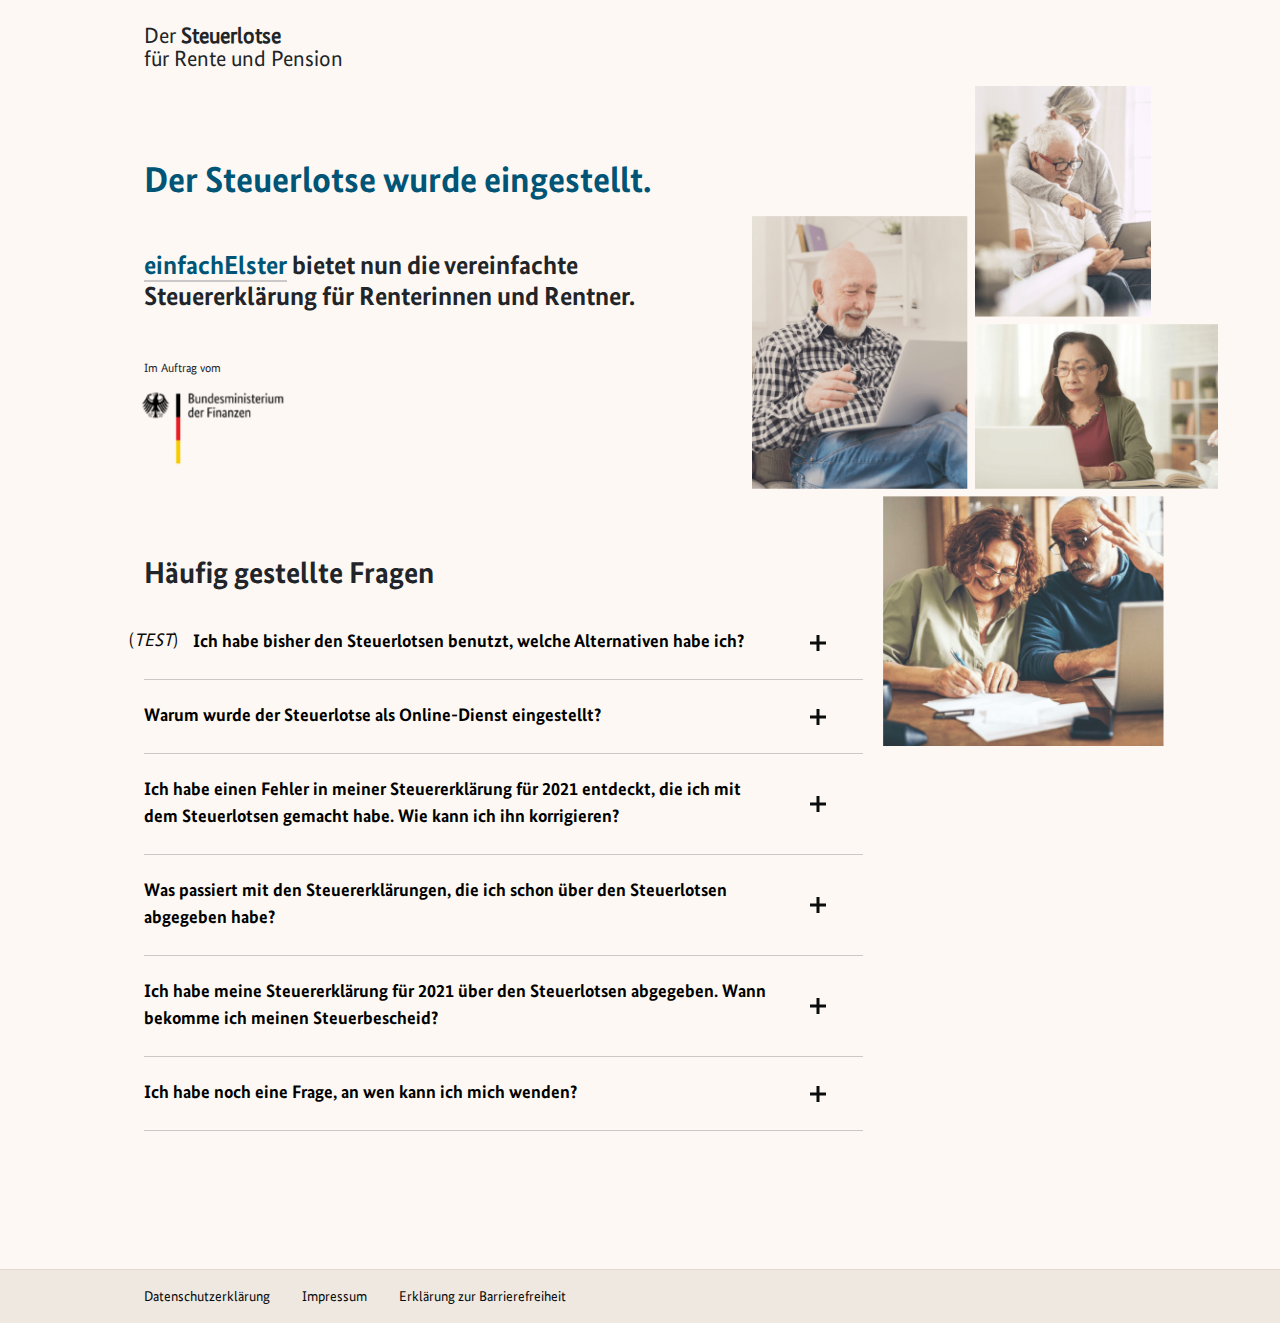
==== index.html @ fc5c3cac "phase-3 | Another test plausible first accordion element" ====
<!DOCTYPE html>
<html lang="en">
<head>
    <meta charset="utf-8"/>
    <meta name="viewport" content="width=device-width, initial-scale=1"/>
    <meta name="theme-color" content="#000000"/>
    <link rel="stylesheet" href="https://maxcdn.bootstrapcdn.com/bootstrap/4.3.1/css/bootstrap.min.css">
    <script src="https://ajax.googleapis.com/ajax/libs/jquery/3.6.0/jquery.min.js"></script>
    <script src="https://maxcdn.bootstrapcdn.com/bootstrap/4.3.1/js/bootstrap.min.js"></script>
    <script defer data-domain="digitalservicebund.github.io/steuerlotse-rente-static"
            src="https://plausible.io/js/plausible.js"></script>
    <script>window.plausible = window.plausible || function () {
        (window.plausible.q = window.plausible.q || []).push(arguments)
    }</script>
    <link rel="stylesheet" href="css/landingPage.css"/>
    <link rel="stylesheet" href="css/variables.css"/>
    <link rel="stylesheet" href="css/base.css"/>
    <link rel="stylesheet" href="css/assorted.css"/>
    <title>Der Steuerlotse für Rente und Pension</title>
</head>
<body>
<main id="main" class="main">
    <div
            id="main_content"
            class="container-fluid p-0 d-flex flex-column min-vh-100"
    >
        <div class="main-content main-content--full">
            <div class="section-intro-wrapper">
                <div class="section-intro-content">
                    <p>
                        Der <strong>Steuerlotse</strong> <br/>
                        für Rente und Pension
                    </p>
                </div>
                <div class="section-intro-content-wrapper">
                    <div class="section-intro-text-wrapper">
                        <div class="bottom-inner-content pt-4">
                            <h1 class="mb-5">Der Steuerlotse wurde eingestellt.</h1>
                            <h3 class="mb-5">
                                <a href="https://einfach.elster.de/erklaerung/ui/"
                                >einfachElster</a
                                >
                                <strong
                                >bietet nun die vereinfachte <br/>
                                    Steuererklärung für Renterinnen und Rentner.</strong
                                >
                            </h3>
                            <p class="section-intro-note">Im Auftrag vom</p>
                            <div class="top-image-container">
                                <img src="images/logo_bmf.svg" alt=""/>
                            </div>
                        </div>
                    </div>
                    <div class="hero-image-container">
                        <picture>
                            <source
                                    media="(min-width:1024px)"
                                    srcset="images/hero-image-big.png"
                            />
                            <source
                                    media="(min-width:567px)"
                                    srcset="images/hero-image-small.png"
                            />
                            <img
                                    src="images/hero-image-big.png"
                                    alt="Bilder von Rentnerinnen und Rentnern beim Ausfüllen ihrer digitalen Steuererklärung."
                            />
                        </picture>
                    </div>
                </div>
            </div>

            <div id="accordionFlushExample" class="accordion accordion-section mt-5 pb-5">
                <h3 class="mt-5">Häufig gestellte Fragen</h3>
                <div class="mt-4 pl-0">
                    <div class="card mt-2">
                        <div class="card-header d-sm-flex justify-content-between row collapsed w-100"
                             id="heading-card-1" role="button" data-toggle="collapse"
                             data-target="#card-1" aria-expanded="true"
                             aria-controls="card-1">
                            (<var>TEST</var>)
                            <button class="col text-left" type="button"
                                    onclick="plausible(document.getElementById('card-1-title-text').textContent)">
                                <span id="card-1-title-text" class="mb-0">Ich habe bisher den Steuerlotsen benutzt, welche Alternativen habe ich?</span>
                            </button>
                            <button class="col-1 control-show-more" type="button" tabindex="-1" aria-hidden="true"
                                    onclick="plausible(document.getElementById('card-1-title-text').textContent)">
                                <img src="./icons/plus.svg" alt="Plus-Zeichen"/>
                            </button>
                            <button class="col-1 control-show-less" type="button" tabindex="-1" aria-hidden="true">
                                <img src="./icons/minus.svg" alt="Minus-Zeichen"/>
                            </button>
                        </div>
                        <div id="card-1" class="collapse" aria-labelledby="heading-card-1"
                             data-parent="#accordionFlushExample">
                            <div class="card-body-less-padding accordion-body">
                                <p>
                                    Wenn Sie bisher mit dem Steuerlotsen gut zurechtgekommen
                                    sind, können Sie nun alternativ einfachELSTER nutzen.
                                    Dieser Dienst bietet ebenfalls eine vereinfachte
                                    Steuererklärung für Rentnerinnen und Renter und ist ein
                                    offizielles und kostenloses Angebot der Finanzbehörden.
                                </p>
                                <p>
                                    Wie Sie den Service nutzen können, wird Ihnen auf der
                                    Website von EinfachElster erklärt:
                                    <a href="https://einfach.elster.de/erklaerung/ui/"
                                    >www.einfach.elster.de</a
                                    >
                                </p>
                            </div>
                        </div>
                    </div>

                    <div class="card mt-2">
                        <div class="card-header d-sm-flex justify-content-between row collapsed w-100"
                             id="heading-card-2" role="button" data-toggle="collapse"
                             data-target="#card-2" aria-expanded="true"
                             aria-controls="card-2">
                            <button class="col text-left" type="button">
                                <span class="mb-0">Warum wurde der Steuerlotse als Online-Dienst eingestellt?</span>
                            </button>
                            <button class="col-1 control-show-more" type="button" tabindex="-1" aria-hidden="true">
                                <img src="./icons/plus.svg" alt="Plus-Zeichen"/>
                            </button>
                            <button class="col-1 control-show-less" type="button" tabindex="-1" aria-hidden="true">
                                <img src="./icons/minus.svg" alt="Minus-Zeichen"/>
                            </button>
                        </div>
                        <div id="card-2" class="collapse" aria-labelledby="heading-card-2"
                             data-parent="#accordionFlushExample">
                            <div class="card-body-less-padding accordion-body">
                                <p>
                                    Der Steuerlotse für Rente und Pension hat vielen
                                    Renterinnen und Rentnern die Möglichkeit geboten, einfach
                                    und bequem Ihre Steuererklärung abzugeben. Mit
                                    einfachELSTER gibt es mittlerweile einen weiteren Dienst,
                                    der diesen Zweck erfüllt. Aus diesem Grund und weil der
                                    DigitalService als Bundes GmbH Steuergelder mit Bedacht
                                    einsetzen, haben wir uns dazu entschieden, unseren Dienst
                                    nicht weiterzuentwickeln. Zukünftig werden wir an anderen
                                    Lösungen für Bürgerinnen und Bürgern arbeiten, um unser
                                    Ziel zu erreichen: digitale Anwendungen des Staates zu
                                    entwickeln, die besser für alle funktionieren. Weitere
                                    Hintergründe finden Sie in diesem
                                    <a
                                            href="https://digitalservice.bund.de/blog/steuerlotse-fuer-rente-und-pension-wird-eingestellt"
                                    >Artikel</a
                                    >.
                                </p>
                            </div>
                        </div>
                    </div>

                    <div class="card mt-2">
                        <div class="card-header d-sm-flex justify-content-between row collapsed w-100"
                             id="heading-card-3" role="button" data-toggle="collapse"
                             data-target="#card-3" aria-expanded="true"
                             aria-controls="card-3">
                            <button class="col text-left" type="button">
                                <span class="mb-0">Ich habe einen Fehler in meiner Steuererklärung für 2021
                                          entdeckt, die ich mit dem Steuerlotsen gemacht habe. Wie
                                          kann ich ihn korrigieren?</span>
                            </button>
                            <button class="col-1 control-show-more" type="button" tabindex="-1" aria-hidden="true">
                                <img src="./icons/plus.svg" alt="Plus-Zeichen"/>
                            </button>
                            <button class="col-1 control-show-less" type="button" tabindex="-1" aria-hidden="true">
                                <img src="./icons/minus.svg" alt="Minus-Zeichen"/>
                            </button>
                        </div>
                        <div id="card-3" class="collapse" aria-labelledby="heading-card-3"
                             data-parent="#accordionFlushExample">
                            <div class="card-body-less-padding accordion-body">
                                <p>
                                    Eine Korrektur der abgegebenen Steuererklärung ist mit dem
                                    Steuerlotsen nicht möglich. Wenn es sich um eine kleine
                                    Korrektur handelt, raten wir Ihnen Ihr Finanzamt direkt
                                    über die falsche Angabe zu informieren. Das Finanzamt wird
                                    Ihnen dann mitteilen, was Sie weiter tun müssen. Oft
                                    reicht schon eine formlose Information aus.
                                </p>
                                <p>
                                    Ansonsten können Sie mit Hilfe des Einspruchs gegen den
                                    Steuerbescheid nachträgliche Angaben machen. Den Einspruch
                                    können Sie erheben, sobald Sie Ihren Steuerbescheid
                                    erhalten haben.
                                </p>
                            </div>
                        </div>
                    </div>

                    <div class="card mt-2">
                        <div class="card-header d-sm-flex justify-content-between row collapsed w-100"
                             id="heading-card-4" role="button" data-toggle="collapse"
                             data-target="#card-4" aria-expanded="true"
                             aria-controls="card-4">
                            <button class="col text-left" type="button">
                                <span class="mb-0">Was passiert mit den Steuererklärungen, die ich schon über
                                                    den Steuerlotsen abgegeben habe?</span>
                            </button>
                            <button class="col-1 control-show-more" type="button" tabindex="-1" aria-hidden="true">
                                <img src="./icons/plus.svg" alt="Plus-Zeichen"/>
                            </button>
                            <button class="col-1 control-show-less" type="button" tabindex="-1" aria-hidden="true">
                                <img src="./icons/minus.svg" alt="Minus-Zeichen"/>
                            </button>
                        </div>
                        <div id="card-4" class="collapse" aria-labelledby="heading-card-4"
                             data-parent="#accordionFlushExample">
                            <div class="card-body-less-padding accordion-body">
                                Alle Steuererklärungen, die Sie über den Steuerlotsen
                                abgegeben haben, wurden dem zuständigen Finanzamt
                                übermittelt. Sollten Sie Fragen zur Ihrer Steuererklärung,
                                zu Ihrem Steuerbescheid oder der Bearbeitungszeit haben,
                                wenden Sie sich bitte direkt an Ihr Finanzamt.
                            </div>
                        </div>
                    </div>

                    <div class="card mt-2">
                        <div class="card-header d-sm-flex justify-content-between row collapsed w-100"
                             id="heading-card-5" role="button" data-toggle="collapse"
                             data-target="#card-5" aria-expanded="true"
                             aria-controls="card-5">
                            <button class="col text-left" type="button">
                                <span class="mb-0">Ich habe meine Steuererklärung für 2021 über den Steuerlotsen
                                                    abgegeben. Wann bekomme ich meinen Steuerbescheid?</span>
                            </button>
                            <button class="col-1 control-show-more" type="button" tabindex="-1" aria-hidden="true">
                                <img src="./icons/plus.svg" alt="Plus-Zeichen"/>
                            </button>
                            <button class="col-1 control-show-less" type="button" tabindex="-1" aria-hidden="true">
                                <img src="./icons/minus.svg" alt="Minus-Zeichen"/>
                            </button>
                        </div>
                        <div id="card-5" class="collapse" aria-labelledby="heading-card-5"
                             data-parent="#accordionFlushExample">
                            <div class="card-body-less-padding accordion-body">
                                <p>
                                    Der Steuerbescheid wird von Ihrem zuständigen Finanzamt
                                    ausgestellt, sobald dieses Ihre Steuererklärung bearbeitet
                                    hat. Dies passiert in der Regel fünf bis zehn Wochen,
                                    nachdem Sie Ihre Steuererklärung eingereicht haben. Bei
                                    größeren und schwierigeren Fällen oder in Zeiten, in denen
                                    besonders viele Leute ihre Erklärung abgeben, kann es
                                    jedoch gelegentlich länger dauern.
                                </p>
                                <p>
                                    Falls Sie sich über den Verbleib Ihres Steuerbescheids
                                    erkundigen wollen, ist Ihr zuständiges Finanzamt der
                                    richtige Ansprechpartner.
                                </p>
                            </div>
                        </div>
                    </div>

                    <div class="card mt-2">
                        <div class="card-header d-sm-flex justify-content-between row collapsed w-100"
                             id="heading-card-6" role="button" data-toggle="collapse"
                             data-target="#card-6" aria-expanded="true"
                             aria-controls="card-6">
                            <button class="col text-left" type="button">
                                <span class="mb-0">Ich habe noch eine Frage, an wen kann ich mich wenden?</span>
                            </button>
                            <button class="col-1 control-show-more" type="button" tabindex="-1" aria-hidden="true">
                                <img src="./icons/plus.svg" alt="Plus-Zeichen"/>
                            </button>
                            <button class="col-1 control-show-less" type="button" tabindex="-1" aria-hidden="true">
                                <img src="./icons/minus.svg" alt="Minus-Zeichen"/>
                            </button>
                        </div>
                        <div id="card-6" class="collapse" aria-labelledby="heading-card-6"
                             data-parent="#accordionFlushExample">
                            <div class="card-body-less-padding accordion-body">
                                Bei Fragen zum Steuerlotsen können Sie sich gerne an
                                <a href="mailto:kontakt@steuerlotse.de"
                                >kontakt@steuerlotse.de</a
                                >
                                wenden. Bei Fragen zu einfachELSTER finden Sie
                                <a
                                        href="https://www.elster.de/eportal/infoseite/einfachelsterinfo"
                                >auf dieser Seite</a
                                >
                                Kontaktmöglichkeiten und mehr Informationen.
                            </div>
                        </div>
                    </div>
                </div>
            </div>
        </div>
        <footer class="pl-0 pr-0 ml-0 mr-0 mt-0">
            <div class="footer-footer">
                <div class="container-fluid">
                    <div class="footer-inner">
                        <div class="row footer-separate">
                            <a href="footer/privacy_statement.html" class="no-padding-left">Datenschutzerklärung</a>
                            <a href="footer/impressum.html">Impressum</a>
                            <a href="footer/accessibility.html">Erklärung zur Barrierefreiheit</a>
                        </div>
                    </div>
                </div>
            </div>
        </footer>
    </div>
</main>
</body>
</html>
---- css/landingPage.css ----
.section-intro-wrapper {
  display: flex;
  justify-content: space-between;
  flex-direction: column;
  padding-right: var(--spacing-06a);
}

.section-intro-content p {
  font-size: var(--text-xl);
  line-height: 22.8px;
}

.section-intro-content-wrapper {
  display: flex;
  flex-direction: row;
}

.section-intro-text-wrapper {
  padding-top: var(--spacing-07a);
  width: 60%;
}

.section-intro-note {
  font-size: 12px;
  margin: 0;
}

.bottom-inner-content h1 {
  color: var(--blue-800);
}

.bottom-inner-content h3 {
  font-size: var(--text-2xl);
}

.top-image-container img {
  max-height: 650px;
  object-fit: contain;
  position: relative;
  left: -1rem;
}

.hero-image-container img {
  width: 100%;
  max-height: 700px;
}

.accordion-section {
  width: 65%;
}

@media (min-width: 1024px) {
  .accordion-section {
    margin-top: -15rem !important;
  }
}

.accordion-body {
  padding-left: 6px;
}

.accordion-body p {
  width: 85%;
}


/* ACCORDION */
.accordion .card {
  border: 0;
  border-bottom: 1px solid var(--link-underline-color);
  border-radius: 0;
  background: inherit;
  padding-bottom: .75rem;
}

.accordion .card-header {
  padding: .75rem 0;
  text-align: left;
  color: var(--text-color);
  background: inherit;
  border: 0;
}

.accordion .card-header button {
  border: 0;
  background: inherit;
}

.accordion .card-header button:focus,
.accordion .card-header button:active {
  outline:none;
  box-shadow: none;
  border: 0;
}

.accordion .card-header button span {
  font-size: var(--text-medium);
  font-family: var(--font-bold);

  display: inline;
}

.accordion .card-header:focus-within button:focus-visible span {
  color: var(--text-color);
  background: var(--focus-color);
  border-bottom: 4px solid var(--focus-border-color);
}

.accordion .card-header button:hover,
.accordion .card-header button:active{
  color: var(--link-hover-color);
}

.accordion .card-header:not(.collapsed) .control-show-more {
  /* We need to still show it to keep focus on the element */
  height: 1px;
  width: 1px;
  background-color: inherit;
  overflow: hidden;
  position: absolute;
}

.accordion .card-header.collapsed .control-show-less {
  /* We need to still show it to keep focus on the element */
  height: 1px;
  width: 1px;
  background-color: inherit;
  overflow: hidden;
  position: absolute;
}

.card-body-less-padding {
  padding: 1em 1em var(--spacing-01) var(--spacing-01);
}

@media (max-width: 1023px) {
  .accordion-section {
    width: 100%;
  }

  .section-intro-wrapper {
    flex-direction: column;
    padding-right: 0;
  }

  .section-intro-content-wrapper {
    flex-direction: column;
    margin-bottom: var(--spacing-05);
  }

  .hero-image-container {
    order: -1;
    margin-top: var(--spacing-05);
    /* width: 50%; */
  }

  .section-intro-text-wrapper {
    width: 100%;
  }
}

@media (max-width: 566px) {
  .hero-image-container {
    display: none;
  }

  .accordion-body p {
    width: 100%;
  }
}

.footer-footer a {
  width: auto;
}
---- css/variables.css ----
:root {

    /* Colors */
    /* Primary Colors*/
    --blue-100: #CCDDE4;
    --blue-400: #7EA8B9;
    --blue-800: #005576;
    --blue-900: #003B52;

    --white: #FFFFFF;
    --black: #0B0C0C;

    /*Neutrals*/

    --beige-100: #FDF8F4;
    --beige-200: #F4F0EB;
    --beige-300: #EEE8E1;
    --beige-500: #E3D9CE;
    --beige-800: #CDC0B1;

    --grey-100: #DADADA;
    --grey-300: #BABABA;
    --grey-500: #868686;
    --grey-800: #656565;
    --grey-900: #545454;


    /*Secondary Colors*/

    --yellow-800: #FFC979;
    --yellow-900: #FFBC57;

    --red-100: #F9E5EB;
    --red-300: #E9B0C2;
    --red-900: #C0003C;

    --green-900: #005C45;
    --purple-900: #100052;

    /*Social Colors*/

    --facebook-color: #3B5998;
    --facebook-hover-color: #2F4779;
    --whatsapp-color: #25D366;
    --whatsapp-hover-color: #25C05F;


    /*Color Tokens*/

    --text-color:var(--black);
    --secondary-text-color: var(--grey-900);
    --inverse-text-color: var(--white);

    --border-color: var(--grey-300);
    --hover-border-color: var(--blue-900);
    --active-outline-color: var(--beige-800);

    --link-color: var(--blue-800);
    --link-hover-color: var(--blue-900);
    --link-visited-color: var(--purple-900);
    --link-active-color: var(--black);
    --link-active-hover-color: var( --blue-400);
    --link-underline-color: rgba(10, 10, 25, 0.2); /* original #0A0A19, 20%; */

    --icon-default-color: var(--beige-500);
    --icon-hover-color: var(--beige-800);

    --focus-color: var(--yellow-800);
    --focus-text-color:var(--black);
    --focus-border-color: var(--black);

    --body-color: var(--beige-100);
    --bg-highlight-color: var(--beige-300);
    --bg-white: var(--white);

    --success-color: var(--green-900);
    --error-color: var(--red-900);
    --error-bg-color: var(--red-100);

    --facebook-active-hover-color: var(--facebook-color);
    --whatsapp-active-hover-color: var(--whatsapp-color);
    --email-color: var(--grey-800);
    --email-hover-color: var(--grey-900);
    --email-active-hover-color: var(--email-color);
    --copy-hover-active-color: var(--blue-800);

    /* Button Colors*/

    --button-disabled-bg-color: var(--blue-400);
    --button-disabled-outline-bg-color: var(--beige-300);
    --button-outline-color: var(--grey-300);
    --button-disabled-outline-font-color: var(--grey-900);
    --button-primary-pressed-bg-color: var(--blue-800);


    /* Font Settings */

    --font-fallback: 'Arial Narrow', 'Arial Nova', sans-serif;
    --font-main: "BundesSansWeb", var(--font-fallback);
    --font-regular-italic: "BundesSansWeb Italic", var(--font-fallback);
    --font-bold-italic: "BundesSansWeb Bold Italic", var(--font-fallback);
    --font-bold: "BundesSansWeb Bold", var(--font-fallback);

    /* Font Size */
    --text-sm: 0.785rem;
    --text-sb: 0.875rem;
    --text-s: 0.9rem;
    --text-base: 1rem;
    --text-medium: 1.125rem;
    --text-medium-big: 1.25rem;
    --text-xl: 1.375rem;
    --text-xla: 1.5rem;
    --text-xxl: 1.6125rem;
    --text-2xl: 1.625rem;
    --text-3xl: 1.875rem;
    --text-4xl: 2.25rem;
    --text-5xl: 2.5rem;

    /* Font Weight */
    --font-normal: 400;

    /* Letter Spacing */
    --tracking-tight: -0.02em;
    --tracking-normal: 0;
    --tracking-wide: 0.02em;
    --tracking-extra-wide: 0.07em;

    /* Line Height */
    --lineheight-none: 1em;
    --lineheight-xs: 1.1em;
    --lineheight-s: 1.2em;
    --lineheight-m: 1.3em;
    --lineheight-default: 1.45em;
    --lineheight-l: 1.6em;

    /* Spacing */

    --spacing-01: 0.375rem;
    --spacing-02: 0.625rem;
    --spacing-03: 1rem;
    --spacing-04: 1.25rem;
    --spacing-05: 1.5rem;
    --spacing-06: 1.875rem;
    --spacing-06a: 2rem;
    --spacing-07: 2.5rem;
    --spacing-07a: 3rem;
    --spacing-08: 3.125rem;
    --spacing-09: 3.75rem;
    --spacing-10: 5.625rem;
    --spacing-11: 7.5rem;
    --spacing-12: 9rem;
    --spacing-13: 9.5rem;

    /* Input Field Widths */
    --input-width-2: 3.5rem;
    --input-width-3: 3.8rem;
    --input-width-4: 5rem;
    --input-width-5: 5.8rem;
    --input-width-6: 7rem;
    --input-width-10: 16.5rem;
    --input-width-25: 23.5rem;

    /* Specifics */

    --sidebar-width: 220px;
    --main-max-width: 1000px;
    --pages-max-width: 1024px;
    --back-link-size: 1.5rem;
    --header-navigation-height: var(--spacing-09);

    --button-height: 64px;
    --button-height-narrow: 48px;

    --transition-behaviour: 0.25s;
    --transition-time: ease-in-out;
}
---- css/base.css ----
/* Global styles. */

/* GENERAL */
@font-face {
  font-family: "BundesSansWeb";
  src: url("../fonts/BundesSans-Web-Regular.woff2"),
    url("../fonts/BundesSans-Web-Regular.woff");
  font-weight: 400;
}

@font-face {
  font-family: "BundesSansWeb Bold";
  src: url("../fonts/BundesSans-Web-Bold.woff2"),
    url("../fonts/BundesSans-Web-Bold.woff");
  font-weight: 700;
}

@font-face {
  font-family: "BundesSansWeb Italic";
  src: url("../fonts/BundesSans-Web-RegularItalic.woff2"),
    url("../fonts/BundesSans-Web-RegularItalic.woff");
  font-weight: 400;
}

@font-face {
  font-family: "BundesSansWeb Bold Italic";
  src: url("../fonts/BundesSans-Web-BoldItalic.woff2"),
    url("../fonts/BundesSans-Web-BoldItalic.woff");
  font-weight: 700;
}

html {
  font-size: 16px;
}

html,
body {
  margin: 0 !important;
  padding: 0 !important;
  font-family: var(--font-main);
}

body {
  background: var(--body-color);
  font-size: var(--text-medium);
  -webkit-font-smoothing: antialiased;
  -moz-osx-font-smoothing: grayscale;
}

/* LINKS */
a {
  text-decoration: underline;
  text-underline-offset: var(--spacing-01);
  text-decoration-color: var(--link-underline-color);
  color: var(--link-color);

  background-clip: border-box;
}

a:hover {
  text-decoration-color: var(--link-hover-color);
  color: var(--link-hover-color);
}

a:active {
  text-decoration-color: var(--link-active-color);
  color: var(--link-active-color);
}

a:visited {
  text-decoration-color: var(--link-visited-color);
  color: var(--link-visited-color);
}

/* Main Content */
.main {
  min-height: 100vh;

  background: var(--body-color);
}

@media (max-width: 1024px) {
  .main {
    margin-left: 0;
  }
}

.main-content {
  max-width: var(--pages-max-width);
  padding: 1.5rem var(--spacing-03) var(--spacing-10);
  flex: 1;
}

@media (min-width: 769px) {
  .main-content {
    padding-left: var(--spacing-06);
    padding-right: var(--spacing-06);
  }
}

@media (min-width: 1280px) {
  .main-content {
    padding-left: var(--spacing-12);
  }
}

.main-content--full-width {
  padding-top: 1.5rem;
}

.main-content--full-width--no-padding {
  padding-top: 0;
}

.main-content--full {
  max-width: 100vw;
}

.bold {
  font-weight: 700;
}

h1,
h2,
h3 {
  font-family: var(--font-bold);
}

h1 {
  font-size: var(--text-4xl);
}

@media (max-width: 1024px) {
  h1 {
    font-size: var(--text-3xl);
  }
}

h3 {
  font-size: var(--text-3xl);
}

h4 {
  padding-bottom: var(--spacing-02);
  padding-top: var(--spacing-02);
}

.section-title {
  margin-bottom: var(--spacing-05);
}


.form-list {
  list-style-image: url("../images/list_marker.svg");
}

.form-list li::before {
  vertical-align: text-top;
  height: 1px;
}

.form-list li {
  margin-top: var(--spacing-02);
}
---- css/assorted.css ----
/* Homepage > Hero Section */
@media (min-width: 320px) {
  .hero{
    padding: 0 var( --spacing-06) 0 var( --spacing-06);
  }

  .hero__inner {
    max-height: 900px;
  }

  .hero__inner h1 {
    font-size: var( --text-3xl);
  }

  .hero__inner_headline {
    margin-right: 4%;
    margin-top: var( --spacing-10);
  }

  .hero__inner_image {
    max-width: 100%;
    height: auto;
    margin-top: var( --spacing-06);
    margin-bottom: var( --spacing-06);
    border-radius: 0;
    vertical-align: middle;
    object-fit: contain;
    display: none;
  }

  .hero__inner_image img{
    width: 100%;
    max-height: 100%;

    object-fit: contain;
  }
}

@media (min-width: 500px) {
  .hero{
    padding: 0 var( --spacing-06) 0 var( --spacing-06);
  }
  .hero__inner {
    max-height: 800px;
  }

  .hero__inner_headline {
    margin-top: var( --spacing-08);
  }

  .hero__inner_image {
    margin-top: var( --spacing-06);
    width: 100%;
    display: inline-block;
  }
}

@media (min-width: 1024px) {
  .hero{
    padding: 0 var( --spacing-08) 0 var( --spacing-08);
    max-height: 650px;
  }

  .hero__inner {
    min-height: 80vh;
  }

  .hero__inner h1 {
    font-size: var( --text-3xl);
    margin-top: var(--spacing-08);
  }

  .hero__inner_headline {
    width: 48%;
    margin-right: 4%;
    margin-top: var( --spacing-10);
  }

  .hero__inner_image {
    width: 48%;
    max-height: 650px;
    margin-top: 0;
    object-fit: contain;
    display: block;
    vertical-align: middle;
  }

  .hero__inner_image img{
    max-height: 650px;
  }
}

/* Homepage > Accordion */
.accordion__home{
  margin: var( --spacing-11) auto;
}

/* Homepage > Teaser Section */
.teaser-card a {
  color: #212529;
  text-decoration: none;
}

.teaser-card img{
  position: absolute;
  height: var( --spacing-08);
  width: var( --spacing-08);
  right:  var( --spacing-04);
  bottom: var( --spacing-04);
}

.teaser-card-body {
  padding: var( --spacing-04);
  height: 100%;
}

@media (min-width: 320px) {
  .landing__section{
    margin-top: var( --spacing-07);
    background-color: var(--bg-highlight-color);
  }

  .landing__grid{
    width: 100%;
    display: grid;
    grid-template-columns: 1fr;
    column-gap: var( --spacing-07);
    grid-row-gap: var( --spacing-03);
  }

  .teaser-card{
    position: relative;
    word-wrap: break-word;
    background-color: white;
    background-clip: border-box;
    border: none;
    border-radius: 0;
    min-height: 300px;
  }

  .teaser-card h3{
    font-size: var( --text-2xl);
  }

  .teaser-card--left{
    grid-column: 1;
    grid-row: 1;
  }

  .teaser-card--middle{
    grid-column: 1;
    grid-row: 2;
  }

  .teaser-card--right{
    grid-column: 1;
    grid-row: 3;
  }
}

@media (min-width: 768px) {
  .landing__section{
    margin-top: 0;
    padding: 2rem 1rem 0 1rem;
  }

  .landing__grid{
    width: 100%;
    display: grid;
    grid-template-columns: 1fr 1fr 1fr;
    grid-template-rows: 1fr;
    column-gap: var( --spacing-03);
   }

  .teaser-card{
    word-wrap: break-word;
    background-color: #fff;
    background-clip: border-box;
    border: none;
    border-radius: 0;
    min-height: 450px;
  }

  .teaser-card h3{
    font-size: var( --text-2xl);
  }

  .teaser-card--left{
    grid-column: 1;
    grid-row: 1;
  }

  .teaser-card--middle{
    grid-column: 2;
    grid-row: 1;
  }

  .teaser-card--right{
    grid-column: 3;
    grid-row: 1;
  }
}

@media (min-width: 1024px) {
  .landing__section{
    padding: 2rem 2rem 0 2rem;
  }

  .teaser-card h3{
    font-size: var( --text-3xl);
  }
}

@media (min-width: 1280px) {
  .landing__section{
    padding: 3rem 2rem 0 2rem;
  }

  .landing__grid{
    column-gap: var( --spacing-06);
   }
}

/* Navigation Bars: Sidebar + Mobile */
.logo-wrapper {
  margin-top: var(--spacing-07);
  margin-bottom: 4.5rem;
}

.logo-mobile-wrapper {
  border-right: var(--text-color) 1px solid;
  margin-right: var(--spacing-02);
}

.logo {
  width: 100%;
}

.part-navigation-container h2 {
  font-size: var( --text-sm);
  font-weight: var( --font-bold);
  text-transform: uppercase;
  letter-spacing: var( --tracking-wide);
}

@media (max-width: 1024px) {
  .logo {
    width: 75%;
  }
}

.mobile-toggler {
  padding: var(--spacing-02);
  font-size: var(--text-xl);
  background-color: transparent;
  border: 0;
  color: var(--text-color)
}

.navbar-collapse {
  padding: var(--spacing-02) 0;
}

@media (min-width: 992px) { /* the breakpoint of bootstraps navbar-toggler */
  .mobile-toggler {
    display: none;
  }
}

.sidebar {
  width:  var(--sidebar-width);
  position: fixed;
  height: 100%;
  padding-left: 0;
  background-color: var(--bg-white);
}

@media (max-width: 1024px) {
  .sidebar {
    display: none;
  }
}

.mobile-nav {
  background-color: var(--bg-white);
}

@media (min-width: 1025px) {
  .mobile-nav {
    display: none;
  }
}

.navbar {
  margin-bottom: 0;
}

.navbar-nav {
  display: block;
}

@media (max-width: 1024px) {
  .navbar-nav {
    display: flex;
  }
}

.nav .nav-link, a.nav-link{
  padding-left: var(--spacing-02);

  text-decoration: none;
  font-size: var(--text-base);
  color: var(--text-color);
  letter-spacing: var(--tracking-wide);
}

.nav .active .nav-link {
  font-family: var(--font-bold);
  color: var(--text-color);

  border-left: 4px solid var(--text-color);
}

span.nav-link.inactive, span.inactive {
  color: var(--grey-500);
  cursor: default;
}

.bmf-info {
  position: fixed;
  bottom: 0;
  width: var(--sidebar-width);
}

.bmf-img {
  width: calc(0.85 * var(--sidebar-width));
}

/* Footer */
footer {
  border-top: 1px solid var(--icon-default-color);
  min-width: 100%;
  margin-top: var(--spacing-10);
}

@media (max-width: 768px) {
  footer .container-fluid {
    padding: 0;
  }
}

@media (min-width: 1024px) {
  .footer-inner{
    padding-left: var(--spacing-12);
  }
}
@media (max-width: 1023px) {
  .footer-inner{
    padding-left: var(--spacing-03);
  }
}
.footer-inner{
  padding-right: var(--spacing-03);
  flex: 1;
  display: flex;
  justify-content: space-between;
}

.footer-inactive{
  color: var(--secondary-text-color);
  cursor: default;
  padding: var(--spacing-03);
  font-size: var(--text-medium);
}

footer a {
  color: var(--text-color);
  display: block;
  text-decoration: none;
  transition: all 0.3s ease;
}

footer a:hover {
  text-decoration-line: underline;
  text-decoration-color: var(--text-color);
  text-underline-offset: .25em;
}

footer .footer-signature a{
  display: inline;
  padding: 0;
  font-size: var(--text-sb);
  color: var(--blue-800) ;
}

.about-stl {
  min-width: 290px;
  line-height: var(--lineheight-l);
}

.footer-footer {
  display: flex;
  font-size: var(--text-sb);
  background-color: var(--bg-highlight-color);
}

.top-footer {
  display: flex;
  font-size: var(--text-s);
  padding: 8px 0;
}

@media (max-width: 1024px) {
  .top-footer .footer-inner {
    display: flex;
    flex-direction: column;
  }
}

@media (max-width: 768px) {
  .top-footer {
    padding: 0;
  }
}

@media (max-width: 575px) {
  .top-footer .footer-inner .row {
    display: flex;
    flex-direction: column;
  }
}

.footer-footer a{
  padding: var(--spacing-03);
  display: block;
  text-decoration-color: var(--icon-default-color);
  color: var(--text-color);
  transition: all .3s ease;
}
@media (min-width: 1024px) {
  .footer-footer .no-padding-left{
    padding-left: 0;
  }
}


.footer-signature {
  padding: var(--spacing-03);
  text-decoration-color: var(--icon-default-color);
  color: var(--grey-900);
  transition: all 0.3s ease;
}

.top-footer a {
  padding: var(--spacing-03);
  display: block;
  text-decoration-color: var(--icon-default-color);
  color: var(--text-color);
  transition: all 0.3s ease;
  font-size: var(--text-medium);
}

footer .footer-signature a:hover{
  text-decoration-color: var(--blue-800);
}

.footer-footer a:hover {
  text-decoration-line: underline;
  text-decoration-color: var(--text-color);
  text-underline-offset: .25em;
}

.top-footer a:hover {
  text-decoration-line: underline;
  text-decoration-color: var(--text-color);
  text-underline-offset: 0.25em;
}

.logo-ds4g {
  width: 92px;
}
/* End Footer */

.nav-button-row {
  margin-top: var(--spacing-09);
}

.section-intro {
  margin-top: var( --spacing-11);
}

.header-navigation, .header-navigation + .section-intro {
  margin-top: var(--spacing-07);
}

.section-intro p {
  font-size: var(--text-medium);
}

@media (max-width: 1024px) {
  .section-intro {
    margin-top: var( --spacing-09); 
  }

}

.explanatory-button-text {
  margin-bottom: 0;
  margin-left: var(--spacing-02);
}

.explanatory-button-text a {
  color: var(--text-color);
  font-family: var(--font-bold);
}

.back-link-icon {
  --size: var(--back-link-size);
  content: url("../icons/arrow_back.svg");
  margin-right: 8px;
  margin-top: -1px;
  width: var(--size);
  height: var(--size);
  color: var(--text-color);
}

.back-link{
  display: inline-flex;
  align-items: center;
  font-family: var(--font-bold);
  font-size: var(--text-sm);
  text-transform: uppercase;
  letter-spacing: var(--tracking-extra-wide);
  text-decoration: none;
  padding-top: 0.3rem;
}

a.back-link{
  text-decoration: none;
}

a.back-link:focus{
  text-decoration: none;
}

a.back-link:visited{
  color: var(--text-color);
}

a.back-link:focus a.back-link:active{
  color: var(--text-color);
}

.back-link svg {
  margin-right: 5px;
}

.back-link-element{
  vertical-align: middle;
  line-height: 1.6rem;
}


@media (max-width: 566px) {
  .footer-separate{
    display: inline;
  }

}
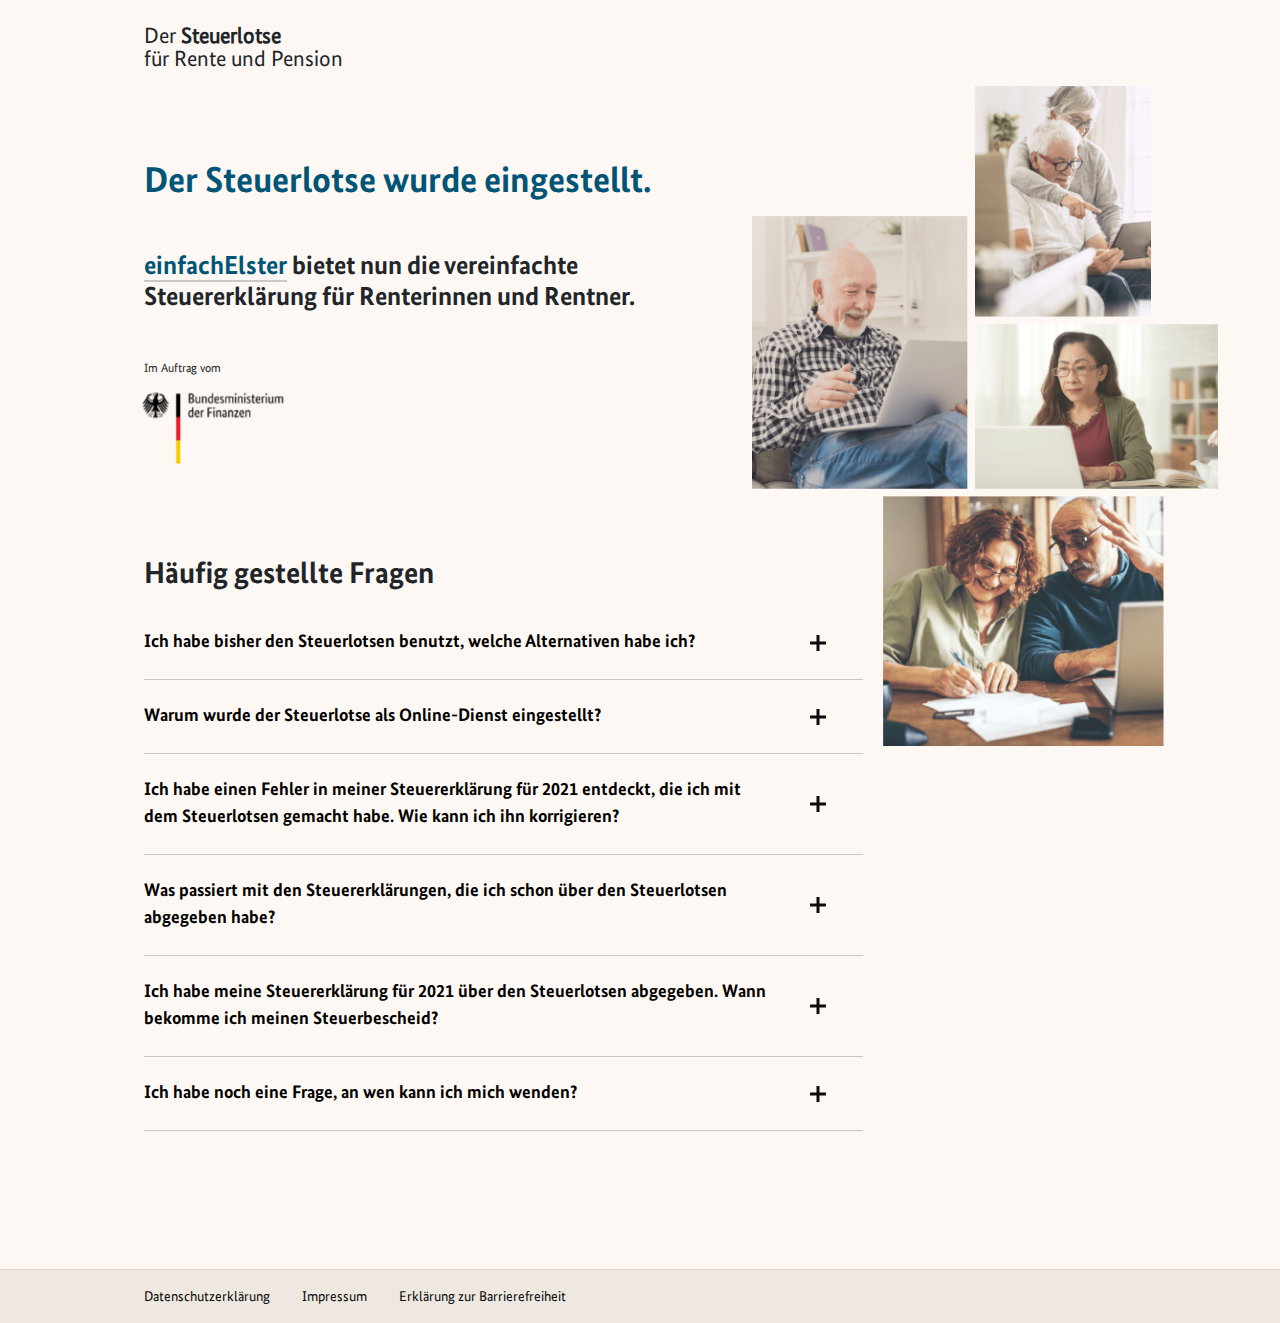
==== commit b83a268d: "phase-3 | Removed var" ====
--- a/index.html
+++ b/index.html
@@ -78,7 +78,6 @@
                              id="heading-card-1" role="button" data-toggle="collapse"
                              data-target="#card-1" aria-expanded="true"
                              aria-controls="card-1">
-                            (<var>TEST</var>)
                             <button class="col text-left" type="button"
                                     onclick="plausible(document.getElementById('card-1-title-text').textContent)">
                                 <span id="card-1-title-text" class="mb-0">Ich habe bisher den Steuerlotsen benutzt, welche Alternativen habe ich?</span>
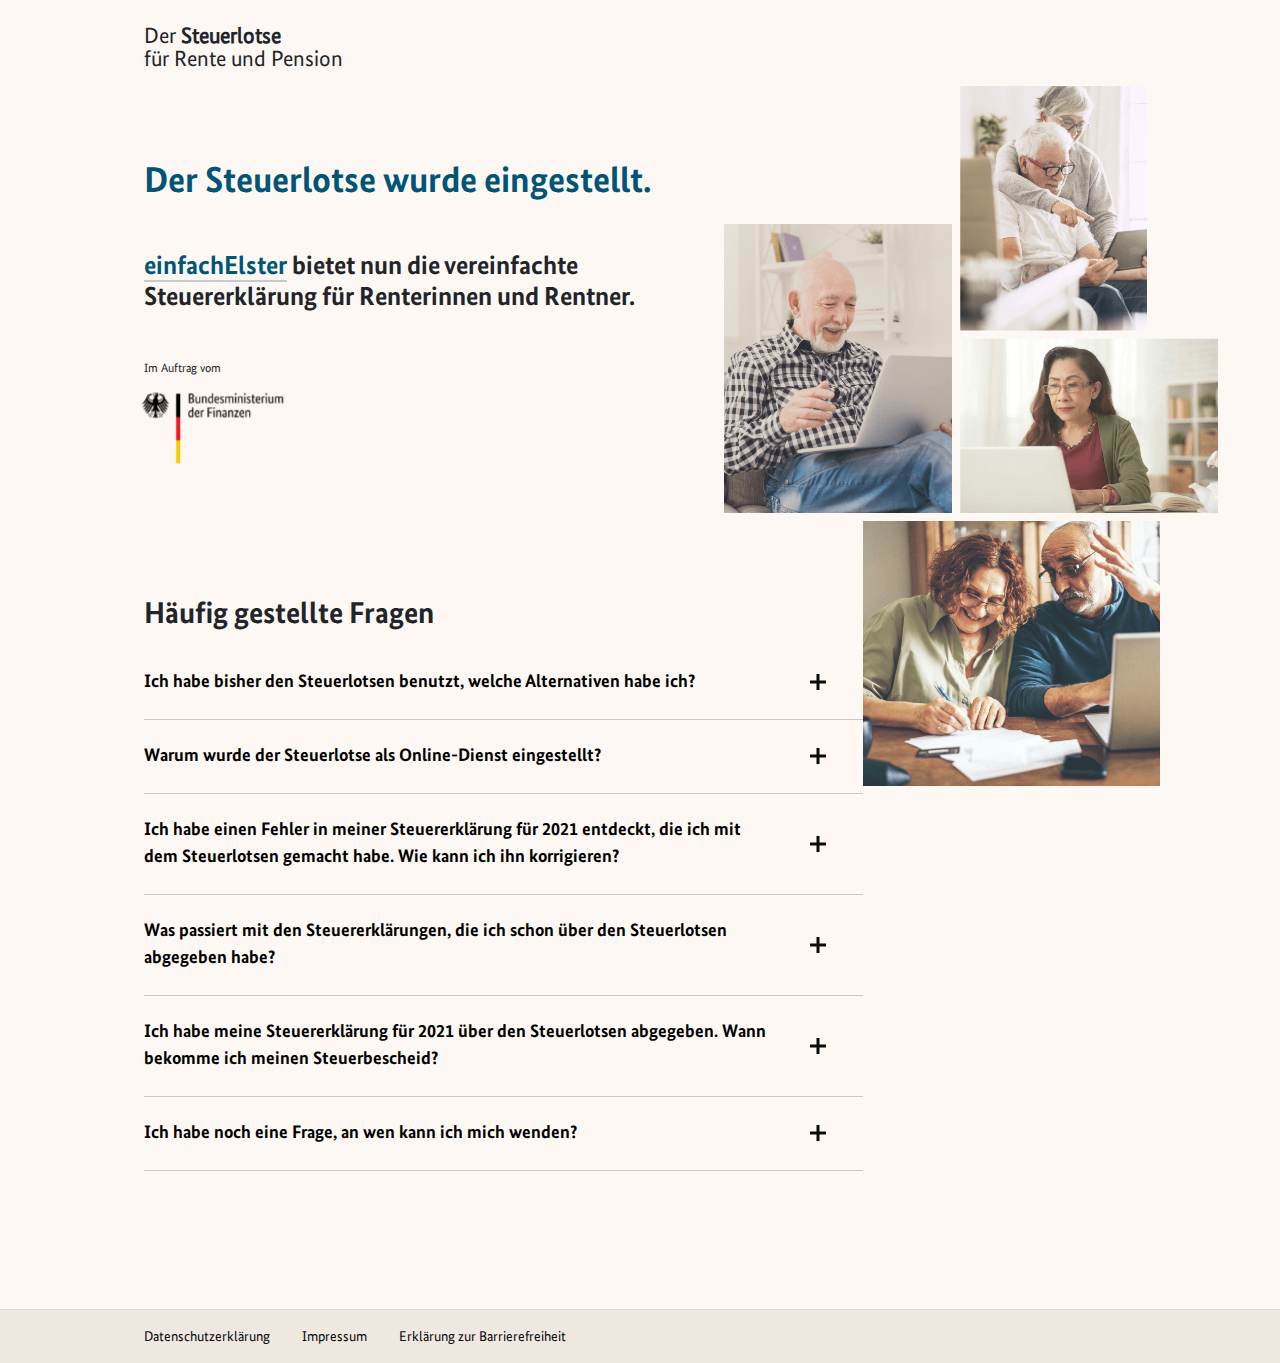
==== commit 6975ac54: "Add anti-clickjacking script" ====
--- a/index.html
+++ b/index.html
@@ -12,6 +12,20 @@
     <script>window.plausible = window.plausible || function () {
         (window.plausible.q = window.plausible.q || []).push(arguments)
     }</script>
+    <!-- Added because Github Pages does not support setting headers. Find more at https://cheatsheetseries.owasp.org/cheatsheets/Clickjacking_Defense_Cheat_Sheet.html#best-for-now-legacy-browser-frame-breaking-script-->
+    <style id="antiClickjack">
+        body {
+            display: none !important;
+        }
+    </style>
+    <script type="text/javascript">
+        if (self === top) {
+            var antiClickjack = document.getElementById("antiClickjack");
+            antiClickjack.parentNode.removeChild(antiClickjack);
+        } else {
+            top.location = self.location;
+        }
+    </script>
     <link rel="stylesheet" href="css/landingPage.css"/>
     <link rel="stylesheet" href="css/variables.css"/>
     <link rel="stylesheet" href="css/base.css"/>
@@ -79,11 +93,11 @@
                              data-target="#card-1" aria-expanded="true"
                              aria-controls="card-1">
                             <button class="col text-left" type="button"
-                                    onclick="plausible(document.getElementById('card-1-title-text').textContent)">
+                                    onclick="plausible('Phase-3 FAQs', {props: {Frage: document.getElementById('card-1-title-text').textContent}})">
                                 <span id="card-1-title-text" class="mb-0">Ich habe bisher den Steuerlotsen benutzt, welche Alternativen habe ich?</span>
                             </button>
                             <button class="col-1 control-show-more" type="button" tabindex="-1" aria-hidden="true"
-                                    onclick="plausible(document.getElementById('card-1-title-text').textContent)">
+                                    onclick="plausible('Phase-3 FAQs', {props: {Frage: document.getElementById('card-1-title-text').textContent}})">
                                 <img src="./icons/plus.svg" alt="Plus-Zeichen"/>
                             </button>
                             <button class="col-1 control-show-less" type="button" tabindex="-1" aria-hidden="true">
@@ -95,18 +109,13 @@
                             <div class="card-body-less-padding accordion-body">
                                 <p>
                                     Wenn Sie bisher mit dem Steuerlotsen gut zurechtgekommen
-                                    sind, können Sie nun alternativ einfachELSTER nutzen.
+                                    sind, können Sie nun alternativ
+                                    <a href="https://einfach.elster.de/erklaerung/ui/">einfachELSTER</a> nutzen.
                                     Dieser Dienst bietet ebenfalls eine vereinfachte
                                     Steuererklärung für Rentnerinnen und Renter und ist ein
                                     offizielles und kostenloses Angebot der Finanzbehörden.
                                 </p>
-                                <p>
-                                    Wie Sie den Service nutzen können, wird Ihnen auf der
-                                    Website von EinfachElster erklärt:
-                                    <a href="https://einfach.elster.de/erklaerung/ui/"
-                                    >www.einfach.elster.de</a
-                                    >
-                                </p>
+
                             </div>
                         </div>
                     </div>
@@ -116,10 +125,12 @@
                              id="heading-card-2" role="button" data-toggle="collapse"
                              data-target="#card-2" aria-expanded="true"
                              aria-controls="card-2">
-                            <button class="col text-left" type="button">
-                                <span class="mb-0">Warum wurde der Steuerlotse als Online-Dienst eingestellt?</span>
-                            </button>
-                            <button class="col-1 control-show-more" type="button" tabindex="-1" aria-hidden="true">
+                            <button class="col text-left" type="button"
+                                    onclick="plausible('Phase-3 FAQs', {props: {Frage: document.getElementById('card-2-title-text').textContent}})">
+                                <span id="card-2-title-text" class="mb-0">Warum wurde der Steuerlotse als Online-Dienst eingestellt?</span>
+                            </button>
+                            <button class="col-1 control-show-more" type="button" tabindex="-1" aria-hidden="true"
+                                    onclick="plausible('Phase-3 FAQs', {props: {Frage: document.getElementById('card-2-title-text').textContent}})">
                                 <img src="./icons/plus.svg" alt="Plus-Zeichen"/>
                             </button>
                             <button class="col-1 control-show-less" type="button" tabindex="-1" aria-hidden="true">
@@ -156,12 +167,14 @@
                              id="heading-card-3" role="button" data-toggle="collapse"
                              data-target="#card-3" aria-expanded="true"
                              aria-controls="card-3">
-                            <button class="col text-left" type="button">
-                                <span class="mb-0">Ich habe einen Fehler in meiner Steuererklärung für 2021
+                            <button class="col text-left" type="button"
+                                    onclick="plausible('Phase-3 FAQs', {props: {Frage: document.getElementById('card-3-title-text').textContent}})">
+                                <span id="card-3-title-text" class="mb-0">Ich habe einen Fehler in meiner Steuererklärung für 2021
                                           entdeckt, die ich mit dem Steuerlotsen gemacht habe. Wie
                                           kann ich ihn korrigieren?</span>
                             </button>
-                            <button class="col-1 control-show-more" type="button" tabindex="-1" aria-hidden="true">
+                            <button class="col-1 control-show-more" type="button" tabindex="-1" aria-hidden="true"
+                                    onclick="plausible('Phase-3 FAQs', {props: {Frage: document.getElementById('card-3-title-text').textContent}})">
                                 <img src="./icons/plus.svg" alt="Plus-Zeichen"/>
                             </button>
                             <button class="col-1 control-show-less" type="button" tabindex="-1" aria-hidden="true">
@@ -194,11 +207,13 @@
                              id="heading-card-4" role="button" data-toggle="collapse"
                              data-target="#card-4" aria-expanded="true"
                              aria-controls="card-4">
-                            <button class="col text-left" type="button">
-                                <span class="mb-0">Was passiert mit den Steuererklärungen, die ich schon über
+                            <button class="col text-left" type="button"
+                                    onclick="plausible('Phase-3 FAQs', {props: {Frage: document.getElementById('card-4-title-text').textContent}})">
+                                <span id="card-4-title-text" class="mb-0">Was passiert mit den Steuererklärungen, die ich schon über
                                                     den Steuerlotsen abgegeben habe?</span>
                             </button>
-                            <button class="col-1 control-show-more" type="button" tabindex="-1" aria-hidden="true">
+                            <button class="col-1 control-show-more" type="button" tabindex="-1" aria-hidden="true"
+                                    onclick="plausible('Phase-3 FAQs', {props: {Frage: document.getElementById('card-4-title-text').textContent}})">
                                 <img src="./icons/plus.svg" alt="Plus-Zeichen"/>
                             </button>
                             <button class="col-1 control-show-less" type="button" tabindex="-1" aria-hidden="true">
@@ -222,11 +237,13 @@
                              id="heading-card-5" role="button" data-toggle="collapse"
                              data-target="#card-5" aria-expanded="true"
                              aria-controls="card-5">
-                            <button class="col text-left" type="button">
-                                <span class="mb-0">Ich habe meine Steuererklärung für 2021 über den Steuerlotsen
+                            <button class="col text-left" type="button"
+                                    onclick="plausible('Phase-3 FAQs', {props: {Frage: document.getElementById('card-5-title-text').textContent}})">
+                                <span id="card-5-title-text" class="mb-0">Ich habe meine Steuererklärung für 2021 über den Steuerlotsen
                                                     abgegeben. Wann bekomme ich meinen Steuerbescheid?</span>
                             </button>
-                            <button class="col-1 control-show-more" type="button" tabindex="-1" aria-hidden="true">
+                            <button class="col-1 control-show-more" type="button" tabindex="-1" aria-hidden="true"
+                                    onclick="plausible('Phase-3 FAQs', {props: {Frage: document.getElementById('card-5-title-text').textContent}})">
                                 <img src="./icons/plus.svg" alt="Plus-Zeichen"/>
                             </button>
                             <button class="col-1 control-show-less" type="button" tabindex="-1" aria-hidden="true">
@@ -259,10 +276,12 @@
                              id="heading-card-6" role="button" data-toggle="collapse"
                              data-target="#card-6" aria-expanded="true"
                              aria-controls="card-6">
-                            <button class="col text-left" type="button">
-                                <span class="mb-0">Ich habe noch eine Frage, an wen kann ich mich wenden?</span>
-                            </button>
-                            <button class="col-1 control-show-more" type="button" tabindex="-1" aria-hidden="true">
+                            <button class="col text-left" type="button"
+                                    onclick="plausible('Phase-3 FAQs', {props: {Frage: document.getElementById('card-6-title-text').textContent}})">
+                                <span id="card-6-title-text" class="mb-0">Ich habe noch eine Frage, an wen kann ich mich wenden?</span>
+                            </button>
+                            <button class="col-1 control-show-more" type="button" tabindex="-1" aria-hidden="true"
+                                    onclick="plausible('Phase-3 FAQs', {props: {Frage: document.getElementById('card-6-title-text').textContent}})">
                                 <img src="./icons/plus.svg" alt="Plus-Zeichen"/>
                             </button>
                             <button class="col-1 control-show-less" type="button" tabindex="-1" aria-hidden="true">
--- a/css/landingPage.css
+++ b/css/landingPage.css
@@ -41,8 +41,9 @@
 }
 
 .hero-image-container img {
-  width: 100%;
+  width: auto;
   max-height: 700px;
+  height: auto;
 }
 
 .accordion-section {
@@ -52,6 +53,24 @@
 @media (min-width: 1024px) {
   .accordion-section {
     margin-top: -15rem !important;
+  }
+}
+
+@media (max-width: 1023px) {
+  .hero-image-container img {
+    width: 100%;
+  }
+}
+
+@media (min-width:1024px) and (max-width:1150px) {
+  .accordion-section {
+    padding-right: 2rem !important;
+  }
+}
+
+@media (min-width:1024px) and (max-width:1061px) {
+  .accordion-section {
+    margin-top: -11rem !important;
   }
 }
 
